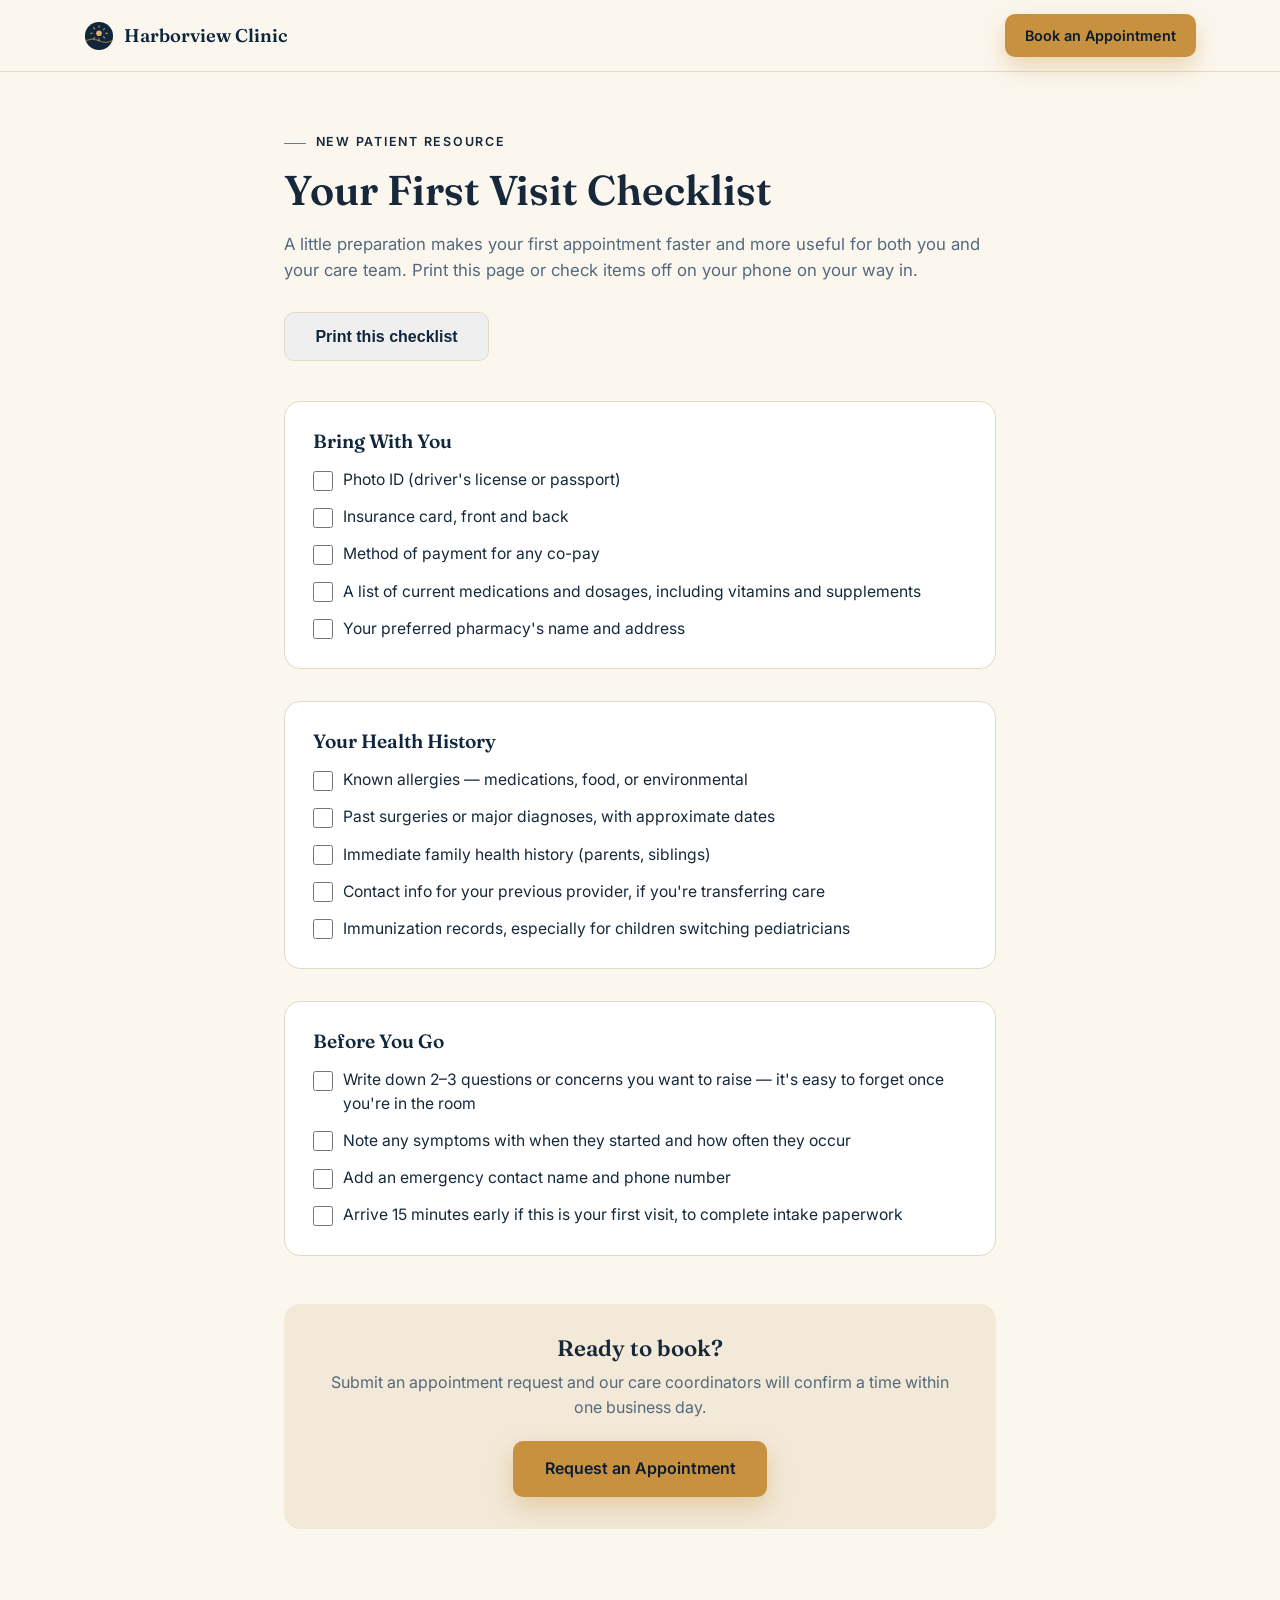
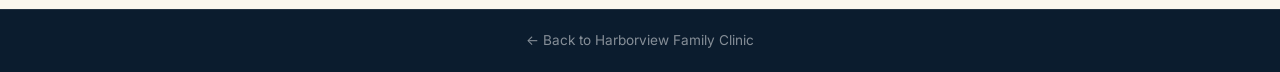
==== new-patient-checklist.html @ 8c6295c9 "Revamp site with harbor-themed navy/brass identity and a lead-magnet checklist Redesigns the visual " ====
<!DOCTYPE html>
<html lang="en">
<head>
  <meta charset="UTF-8">
  <meta name="viewport" content="width=device-width, initial-scale=1.0">
  <title>New Patient Checklist | Harborview Family Clinic</title>
  <meta name="description" content="A free printable checklist to help you prepare for your first visit to Harborview Family Clinic.">
  <meta name="robots" content="noindex">
  <link rel="canonical" href="https://okkyprayitna.github.io/Healthcare/new-patient-checklist.html">
  <link rel="icon" href="favicon.svg" type="image/svg+xml">
  <link rel="preconnect" href="https://fonts.googleapis.com">
  <link rel="preconnect" href="https://fonts.gstatic.com" crossorigin>
  <link href="https://fonts.googleapis.com/css2?family=Inter:wght@400;500;600;700;800&family=Fraunces:ital,wght@0,500;0,600;1,500&display=swap" rel="stylesheet">
  <link rel="stylesheet" href="styles.css">
</head>
<body>

  <header class="site-header no-print">
    <nav class="navbar" aria-label="Primary navigation">
      <a href="index.html#home" class="logo">
        <span class="logo-mark" aria-hidden="true">
          <svg width="30" height="30" viewBox="0 0 32 32" fill="none" xmlns="http://www.w3.org/2000/svg">
            <circle cx="16" cy="16" r="15" fill="#10263d"/>
            <path d="M2 21c4-2 10-2 14 0s10 2 14 0" stroke="#c8913f" stroke-width="1.3" stroke-linecap="round" opacity="0.7"/>
            <circle cx="16" cy="13" r="3" fill="#e0b06e"/>
            <path d="M16 5v2M25 13h-2M16 21v-2M7 13h2M22 8l-1.4 1.4M11.4 17.6 10 19M22 18l-1.4-1.4M11.4 8.4 10 7" stroke="#e0b06e" stroke-width="1.1" stroke-linecap="round" opacity="0.85"/>
          </svg>
        </span>
        Harborview Clinic
      </a>
      <a href="index.html#enquiry" class="btn btn-primary btn-sm">Book an Appointment</a>
    </nav>
  </header>

  <main class="checklist-page">
    <div class="section-inner checklist-inner">
      <p class="eyebrow">New Patient Resource</p>
      <h1 class="checklist-title">Your First Visit Checklist</h1>
      <p class="section-intro checklist-lede">
        A little preparation makes your first appointment faster and more useful for both you and your
        care team. Print this page or check items off on your phone on your way in.
      </p>

      <button type="button" class="btn btn-on-light print-btn no-print" onclick="window.print()">Print this checklist</button>

      <div class="checklist-groups">
        <section class="checklist-group">
          <h2>Bring With You</h2>
          <ul class="checklist-list">
            <li><label><input type="checkbox"> Photo ID (driver's license or passport)</label></li>
            <li><label><input type="checkbox"> Insurance card, front and back</label></li>
            <li><label><input type="checkbox"> Method of payment for any co-pay</label></li>
            <li><label><input type="checkbox"> A list of current medications and dosages, including vitamins and supplements</label></li>
            <li><label><input type="checkbox"> Your preferred pharmacy's name and address</label></li>
          </ul>
        </section>

        <section class="checklist-group">
          <h2>Your Health History</h2>
          <ul class="checklist-list">
            <li><label><input type="checkbox"> Known allergies — medications, food, or environmental</label></li>
            <li><label><input type="checkbox"> Past surgeries or major diagnoses, with approximate dates</label></li>
            <li><label><input type="checkbox"> Immediate family health history (parents, siblings)</label></li>
            <li><label><input type="checkbox"> Contact info for your previous provider, if you're transferring care</label></li>
            <li><label><input type="checkbox"> Immunization records, especially for children switching pediatricians</label></li>
          </ul>
        </section>

        <section class="checklist-group">
          <h2>Before You Go</h2>
          <ul class="checklist-list">
            <li><label><input type="checkbox"> Write down 2–3 questions or concerns you want to raise — it's easy to forget once you're in the room</label></li>
            <li><label><input type="checkbox"> Note any symptoms with when they started and how often they occur</label></li>
            <li><label><input type="checkbox"> Add an emergency contact name and phone number</label></li>
            <li><label><input type="checkbox"> Arrive 15 minutes early if this is your first visit, to complete intake paperwork</label></li>
          </ul>
        </section>
      </div>

      <div class="checklist-cta no-print">
        <h2>Ready to book?</h2>
        <p>Submit an appointment request and our care coordinators will confirm a time within one business day.</p>
        <a href="index.html#enquiry" class="btn btn-primary">Request an Appointment</a>
      </div>
    </div>
  </main>

  <footer class="site-footer no-print">
    <div class="footer-bottom">
      <p><a href="index.html">&larr; Back to Harborview Family Clinic</a></p>
    </div>
  </footer>

</body>
</html>
---- styles.css ----
/* ===================== Variables & Reset ===================== */
:root {
  --color-ink: #10263d;
  --color-ink-2: #1a3a5c;
  --color-ink-deep: #0b1c2e;
  --color-brass: #c8913f;
  --color-brass-dark: #a3721f;
  --color-brass-light: #e0b06e;
  --color-text: #16283a;
  --color-text-muted: #56697c;
  --color-bg: #fbf7ee;
  --color-bg-alt: #f2e9d8;
  --color-card: #ffffff;
  --color-border: #e4d9c2;
  --color-border-dark: rgba(255, 255, 255, 0.16);
  --shadow-card: 0 10px 28px rgba(16, 38, 61, 0.1);
  --radius: 16px;
  --radius-sm: 10px;
  --max-width: 1160px;
  --font-body: 'Inter', -apple-system, BlinkMacSystemFont, 'Segoe UI', Roboto, sans-serif;
  --font-display: 'Fraunces', Georgia, 'Times New Roman', serif;
}

* {
  margin: 0;
  padding: 0;
  box-sizing: border-box;
}

html {
  scroll-behavior: smooth;
}

body {
  font-family: var(--font-body);
  color: var(--color-text);
  background: var(--color-bg);
  line-height: 1.6;
  -webkit-font-smoothing: antialiased;
}

img, svg {
  display: block;
  max-width: 100%;
}

a {
  color: inherit;
  text-decoration: none;
}

ul {
  list-style: none;
}

h1, h2, h3 {
  line-height: 1.15;
  font-weight: 600;
}

h1, h2 {
  font-family: var(--font-display);
}

.section-inner {
  max-width: var(--max-width);
  margin: 0 auto;
  padding: 5.5rem 1.5rem;
}

.eyebrow {
  display: inline-block;
  font-weight: 600;
  letter-spacing: 0.14em;
  text-transform: uppercase;
  font-size: 0.78rem;
  margin-bottom: 0.9rem;
}

.eyebrow::before {
  content: '';
  display: inline-block;
  width: 22px;
  height: 1px;
  margin-right: 0.6rem;
  background: currentColor;
  vertical-align: middle;
  opacity: 0.6;
}

.section-title {
  font-size: clamp(1.9rem, 4vw, 2.6rem);
  text-align: center;
  color: var(--color-ink);
  font-weight: 500;
}

.section-title em {
  font-style: italic;
  color: var(--color-brass-dark);
}

.section-intro {
  text-align: center;
  max-width: 620px;
  margin: 0.9rem auto 0;
  color: var(--color-text-muted);
  font-size: 1.05rem;
}

.section-head {
  text-align: center;
  margin-bottom: 3rem;
}

:focus-visible {
  outline: 3px solid var(--color-brass);
  outline-offset: 2px;
}

/* ===================== Buttons ===================== */
.btn {
  display: inline-block;
  padding: 0.9rem 1.9rem;
  border-radius: var(--radius-sm);
  font-weight: 600;
  font-size: 1rem;
  border: 1.5px solid transparent;
  cursor: pointer;
  transition: transform 0.15s ease, box-shadow 0.15s ease, background 0.15s ease, border-color 0.15s ease;
}

.btn:hover {
  transform: translateY(-2px);
}

.btn-primary {
  background: var(--color-brass);
  color: var(--color-ink-deep);
  box-shadow: 0 10px 24px rgba(200, 145, 63, 0.35);
}

.btn-primary:hover {
  background: var(--color-brass-light);
}

.btn-secondary {
  background: transparent;
  color: #fff;
  border-color: rgba(255, 255, 255, 0.4);
}

.btn-secondary:hover {
  background: rgba(255, 255, 255, 0.1);
  border-color: rgba(255, 255, 255, 0.7);
}

.btn-on-light {
  color: var(--color-ink);
  border-color: var(--color-border);
}

.btn-on-light:hover {
  background: var(--color-bg-alt);
  border-color: var(--color-ink);
}

/* ===================== Fade-in on scroll ===================== */
.fade-in {
  opacity: 0;
  transform: translateY(24px);
  transition: opacity 0.6s ease, transform 0.6s ease;
}

.fade-in.is-visible {
  opacity: 1;
  transform: translateY(0);
}

@media (prefers-reduced-motion: reduce) {
  html {
    scroll-behavior: auto;
  }

  .fade-in {
    opacity: 1;
    transform: none;
    transition: none;
  }

  .btn:hover,
  .service-card:hover,
  .value-card:hover {
    transform: none;
  }

  .beacon-sweep,
  .beacon-ring {
    animation: none !important;
  }
}

/* ===================== Chart-grid texture (ink sections) ===================== */
.chart-grid {
  background-image:
    repeating-linear-gradient(0deg, rgba(255, 255, 255, 0.035) 0, rgba(255, 255, 255, 0.035) 1px, transparent 1px, transparent 64px),
    repeating-linear-gradient(90deg, rgba(255, 255, 255, 0.035) 0, rgba(255, 255, 255, 0.035) 1px, transparent 1px, transparent 64px);
}

/* ===================== Header / Navbar ===================== */
.site-header {
  position: sticky;
  top: 0;
  z-index: 100;
  background: rgba(251, 247, 238, 0.92);
  backdrop-filter: blur(8px);
  border-bottom: 1px solid var(--color-border);
}

.navbar {
  max-width: var(--max-width);
  margin: 0 auto;
  display: flex;
  align-items: center;
  justify-content: space-between;
  padding: 0.9rem 1.5rem;
}

.logo {
  display: flex;
  align-items: center;
  gap: 0.6rem;
  font-weight: 600;
  font-size: 1.15rem;
  font-family: var(--font-display);
  color: var(--color-ink);
}

.logo-mark {
  display: inline-flex;
  flex-shrink: 0;
}

.nav-toggle {
  display: flex;
  flex-direction: column;
  justify-content: center;
  align-items: center;
  gap: 5px;
  width: 44px;
  height: 44px;
  padding: 0 11px;
  background: transparent;
  border: none;
  cursor: pointer;
  z-index: 110;
}

.nav-toggle span {
  display: block;
  height: 2px;
  width: 100%;
  background: var(--color-ink);
  border-radius: 2px;
  transition: transform 0.25s ease, opacity 0.25s ease;
}

.nav-toggle[aria-expanded="true"] span:nth-child(1) {
  transform: translateY(7px) rotate(45deg);
}

.nav-toggle[aria-expanded="true"] span:nth-child(2) {
  opacity: 0;
}

.nav-toggle[aria-expanded="true"] span:nth-child(3) {
  transform: translateY(-7px) rotate(-45deg);
}

.nav-menu {
  display: flex;
  align-items: center;
  gap: 1.75rem;
}

.nav-link {
  font-weight: 500;
  color: var(--color-text);
  padding: 0.4rem 0;
  border-bottom: 2px solid transparent;
  transition: color 0.15s ease, border-color 0.15s ease;
}

.nav-link:hover {
  color: var(--color-brass-dark);
  border-bottom-color: var(--color-brass-dark);
}

.nav-cta {
  background: var(--color-ink);
  color: #fff !important;
  padding: 0.55rem 1.2rem;
  border-radius: var(--radius-sm);
  border-bottom: none !important;
}

.nav-cta:hover {
  background: var(--color-ink-2);
}

@media (max-width: 767px) {
  .nav-toggle {
    display: flex;
  }

  .nav-menu {
    position: fixed;
    top: 68px;
    left: 0;
    right: 0;
    background: var(--color-bg);
    flex-direction: column;
    align-items: stretch;
    gap: 0;
    padding: 0.5rem 1.5rem 1.5rem;
    border-bottom: 1px solid var(--color-border);
    transform: translateY(-12px);
    opacity: 0;
    visibility: hidden;
    transition: opacity 0.2s ease, transform 0.2s ease, visibility 0.2s ease;
  }

  .nav-menu.is-open {
    transform: translateY(0);
    opacity: 1;
    visibility: visible;
  }

  .nav-link {
    display: block;
    padding: 0.75rem 0;
    border-bottom: 1px solid var(--color-border);
  }

  .nav-cta {
    margin-top: 0.75rem;
    text-align: center;
  }
}

@media (min-width: 768px) {
  .nav-toggle {
    display: none;
  }
}

/* ===================== Hero ===================== */
.hero {
  position: relative;
  background: linear-gradient(160deg, var(--color-ink) 0%, var(--color-ink-2) 65%, #204a72 100%);
  color: #fff;
  padding: 4.5rem 1.5rem 7rem;
  overflow: hidden;
}

.hero-inner {
  position: relative;
  z-index: 1;
  max-width: var(--max-width);
  margin: 0 auto;
  display: grid;
  grid-template-columns: 1fr;
  gap: 2.5rem;
  align-items: center;
  text-align: center;
}

.hero-text {
  max-width: 640px;
  margin: 0 auto;
}

.hero-eyebrow {
  color: var(--color-brass-light);
}

.hero-title {
  font-size: clamp(2.2rem, 5.5vw, 3.5rem);
  font-weight: 500;
  margin-bottom: 1.1rem;
  letter-spacing: -0.01em;
}

.hero-title em {
  font-style: italic;
  font-weight: 500;
  color: var(--color-brass-light);
}

.hero-subtitle {
  font-size: 1.1rem;
  color: rgba(255, 255, 255, 0.82);
  max-width: 560px;
  margin: 0 auto 2rem;
}

.hero-actions {
  display: flex;
  flex-wrap: wrap;
  justify-content: center;
  gap: 1rem;
  margin-bottom: 3rem;
}

.trust-strip {
  display: grid;
  grid-template-columns: repeat(2, 1fr);
  gap: 1.5rem 1rem;
  border-top: 1px solid rgba(255, 255, 255, 0.16);
  padding-top: 2rem;
  max-width: 560px;
  margin: 0 auto;
}

.trust-strip li {
  display: flex;
  flex-direction: column;
  gap: 0.2rem;
}

.trust-number {
  font-family: var(--font-display);
  font-size: 1.6rem;
  font-weight: 600;
  color: var(--color-brass-light);
}

.trust-label {
  font-size: 0.85rem;
  color: rgba(255, 255, 255, 0.72);
}

@media (min-width: 640px) {
  .trust-strip {
    grid-template-columns: repeat(4, 1fr);
    max-width: none;
  }
}

/* --- Hero beacon signature graphic --- */
.hero-beacon {
  position: relative;
  width: 220px;
  height: 220px;
  margin: 0 auto;
}

.beacon-sweep {
  position: absolute;
  inset: 0;
  border-radius: 50%;
  background: conic-gradient(from 0deg, rgba(224, 176, 110, 0) 0deg, rgba(224, 176, 110, 0.4) 30deg, rgba(224, 176, 110, 0) 80deg, rgba(224, 176, 110, 0) 360deg);
  animation: beacon-rotate 7s linear infinite;
}

.beacon-horizon {
  position: absolute;
  left: -60px;
  right: -60px;
  top: 50%;
  height: 1px;
  background: linear-gradient(90deg, transparent, rgba(255, 255, 255, 0.4), transparent);
}

.beacon-dot {
  position: absolute;
  top: 50%;
  left: 50%;
  width: 12px;
  height: 12px;
  border-radius: 50%;
  background: var(--color-brass-light);
  transform: translate(-50%, -50%);
  box-shadow: 0 0 18px 4px rgba(224, 176, 110, 0.6);
}

.beacon-ring {
  position: absolute;
  top: 50%;
  left: 50%;
  width: 12px;
  height: 12px;
  border: 1px solid rgba(224, 176, 110, 0.55);
  border-radius: 50%;
  transform: translate(-50%, -50%) scale(1);
  animation: beacon-pulse 3.5s ease-out infinite;
}

.beacon-ring-2 {
  animation-delay: 1.75s;
}

@keyframes beacon-rotate {
  to { transform: rotate(360deg); }
}

@keyframes beacon-pulse {
  0% { transform: translate(-50%, -50%) scale(1); opacity: 0.9; }
  100% { transform: translate(-50%, -50%) scale(9); opacity: 0; }
}

.hero-wave {
  position: absolute;
  bottom: -1px;
  left: 0;
  width: 100%;
  height: 44px;
  display: block;
  z-index: 1;
}

@media (min-width: 640px) {
  .hero-wave {
    height: 64px;
  }
}

@media (min-width: 992px) {
  .hero-inner {
    grid-template-columns: 1.1fr 0.9fr;
    text-align: left;
  }

  .hero-text {
    margin: 0;
  }

  .hero-subtitle {
    margin: 0 0 2rem;
  }

  .hero-actions {
    justify-content: flex-start;
  }

  .trust-strip {
    margin: 0;
  }

  .hero-beacon {
    width: 280px;
    height: 280px;
  }
}

/* ===================== Why Choose Us ===================== */
.why-us {
  background: var(--color-bg-alt);
}

.value-grid {
  display: grid;
  grid-template-columns: 1fr;
  gap: 1.5rem;
}

.value-card {
  background: var(--color-card);
  border: 1px solid var(--color-border);
  border-radius: var(--radius);
  padding: 1.75rem;
  transition: transform 0.2s ease, box-shadow 0.2s ease;
}

.value-card:hover {
  transform: translateY(-4px);
  box-shadow: var(--shadow-card);
}

.value-icon {
  display: inline-flex;
  align-items: center;
  justify-content: center;
  width: 46px;
  height: 46px;
  border-radius: 50%;
  border: 1.5px solid var(--color-brass);
  color: var(--color-brass-dark);
  margin-bottom: 1rem;
}

.value-icon svg {
  width: 22px;
  height: 22px;
}

.value-card h3 {
  font-size: 1.05rem;
  color: var(--color-ink);
  margin-bottom: 0.4rem;
}

.value-card p {
  color: var(--color-text-muted);
  font-size: 0.95rem;
}

@media (min-width: 640px) {
  .value-grid {
    grid-template-columns: repeat(2, 1fr);
  }
}

@media (min-width: 992px) {
  .value-grid {
    grid-template-columns: repeat(4, 1fr);
  }
}

/* ===================== Services ===================== */
.services {
  background: var(--color-bg);
}

.services-grid {
  display: grid;
  grid-template-columns: 1fr;
  gap: 1.5rem;
}

.service-card {
  background: var(--color-card);
  border: 1px solid var(--color-border);
  border-radius: var(--radius);
  overflow: hidden;
  text-align: center;
  transition: transform 0.2s ease, box-shadow 0.2s ease;
}

.service-card:hover {
  transform: translateY(-4px);
  box-shadow: var(--shadow-card);
}

.service-photo {
  width: 100%;
  height: 160px;
  object-fit: cover;
}

.service-body {
  padding: 1.5rem 1.5rem 2rem;
}

.service-icon {
  display: inline-flex;
  align-items: center;
  justify-content: center;
  width: 52px;
  height: 52px;
  border-radius: 50%;
  border: 1.5px solid var(--color-brass);
  color: var(--color-brass-dark);
  margin-bottom: 0.9rem;
}

.service-icon svg {
  width: 26px;
  height: 26px;
}

.service-card h3 {
  margin-bottom: 0.5rem;
  color: var(--color-ink);
  font-weight: 600;
}

.service-card p {
  color: var(--color-text-muted);
  font-size: 0.95rem;
}

@media (min-width: 640px) {
  .services-grid {
    grid-template-columns: repeat(2, 1fr);
  }
}

@media (min-width: 992px) {
  .services-grid {
    grid-template-columns: repeat(4, 1fr);
  }
}

/* ===================== Testimonials ===================== */
.testimonials {
  background: var(--color-bg-alt);
}

.rating-badge {
  display: flex;
  align-items: center;
  justify-content: center;
  gap: 0.5rem;
  margin-top: 1rem;
  color: var(--color-text-muted);
  font-size: 0.95rem;
}

.rating-badge .stars {
  font-size: 1rem;
}

.testimonials-grid {
  display: grid;
  grid-template-columns: 1fr;
  gap: 1.5rem;
  margin-top: 3rem;
}

.testimonial-card {
  background: var(--color-card);
  border: 1px solid var(--color-border);
  border-radius: var(--radius);
  padding: 1.75rem;
  box-shadow: var(--shadow-card);
}

.testimonial-header {
  display: flex;
  align-items: center;
  gap: 0.9rem;
  margin-bottom: 1rem;
}

.avatar {
  flex-shrink: 0;
  width: 48px;
  height: 48px;
  border-radius: 50%;
  color: #fff;
  font-weight: 700;
  font-size: 0.95rem;
  display: flex;
  align-items: center;
  justify-content: center;
  font-family: var(--font-display);
}

.testimonial-name {
  font-size: 1rem;
  margin-bottom: 0.15rem;
  font-weight: 600;
}

.stars {
  color: var(--color-brass-dark);
  font-size: 0.9rem;
  letter-spacing: 1px;
}

.testimonial-quote {
  color: var(--color-text-muted);
  font-size: 0.97rem;
}

@media (min-width: 640px) {
  .testimonials-grid {
    grid-template-columns: repeat(2, 1fr);
  }
}

@media (min-width: 992px) {
  .testimonials-grid {
    grid-template-columns: repeat(4, 1fr);
  }
}

/* ===================== Enquiry Form ===================== */
.enquiry {
  position: relative;
  background: linear-gradient(160deg, var(--color-ink-deep) 0%, var(--color-ink) 100%);
  color: #fff;
}

.enquiry-inner {
  position: relative;
  z-index: 1;
  display: grid;
  grid-template-columns: 1fr;
  gap: 2.5rem;
}

.enquiry-copy .eyebrow {
  color: var(--color-brass-light);
}

.enquiry-copy .section-title,
.enquiry-copy .section-intro {
  text-align: left;
  margin-left: 0;
  color: #fff;
}

.enquiry-copy .section-intro {
  color: rgba(255, 255, 255, 0.78);
}

.enquiry-photo {
  width: 100%;
  height: 220px;
  object-fit: cover;
  border-radius: var(--radius);
  margin-bottom: 1.5rem;
}

@media (min-width: 992px) {
  .enquiry-photo {
    height: 320px;
  }
}

.enquiry-copy a {
  color: var(--color-brass-light);
  font-weight: 600;
  text-decoration: underline;
}

.enquiry-bonus {
  margin-top: 1rem;
  font-size: 0.95rem;
}

.enquiry-form {
  background: var(--color-bg);
  border-radius: var(--radius);
  padding: 2rem;
  display: grid;
  grid-template-columns: 1fr;
  gap: 1.25rem;
  color: var(--color-text);
  box-shadow: 0 24px 60px rgba(0, 0, 0, 0.25);
}

.form-group {
  display: flex;
  flex-direction: column;
  gap: 0.4rem;
}

.form-group label {
  font-weight: 600;
  font-size: 0.9rem;
}

.required {
  color: var(--color-brass-dark);
}

.form-group input,
.form-group textarea {
  font: inherit;
  padding: 0.7rem 0.9rem;
  border: 1.5px solid var(--color-border);
  border-radius: var(--radius-sm);
  background: #fff;
  color: var(--color-text);
  transition: border-color 0.15s ease, box-shadow 0.15s ease;
}

.form-group input:focus,
.form-group textarea:focus {
  border-color: var(--color-brass);
  box-shadow: 0 0 0 3px rgba(200, 145, 63, 0.18);
  outline: none;
}

.form-group input[aria-invalid="true"],
.form-group textarea[aria-invalid="true"] {
  border-color: #c1493f;
}

.error {
  color: #c1493f;
  font-size: 0.85rem;
  min-height: 1.1em;
}

.form-success {
  background: #e7f2ea;
  border: 1px solid #b7dcc2;
  color: #256b3e;
  padding: 0.9rem 1.1rem;
  border-radius: var(--radius-sm);
  font-weight: 500;
}

.form-success a {
  display: inline-block;
  margin-top: 0.5rem;
  color: #256b3e;
  font-weight: 700;
  text-decoration: underline;
}

.form-submit {
  justify-self: start;
  margin-top: 0.5rem;
}

@media (min-width: 992px) {
  .enquiry-inner {
    grid-template-columns: 1fr 1.2fr;
    align-items: start;
  }

  .form-group-full {
    grid-column: 1 / -1;
  }
}

/* ===================== Footer ===================== */
.site-footer {
  background: var(--color-ink-deep);
  color: rgba(255, 255, 255, 0.85);
}

.footer-inner {
  max-width: var(--max-width);
  margin: 0 auto;
  padding: 3.5rem 1.5rem 2rem;
  display: grid;
  grid-template-columns: 1fr;
  gap: 2.5rem;
}

.footer-brand h2 {
  margin-bottom: 0.5rem;
  font-weight: 500;
}

.footer-brand p {
  color: rgba(255, 255, 255, 0.65);
  margin-bottom: 1.25rem;
}

.social-links {
  display: flex;
  gap: 0.75rem;
}

.social-links a {
  display: inline-flex;
  align-items: center;
  justify-content: center;
  width: 38px;
  height: 38px;
  border-radius: 50%;
  background: rgba(255, 255, 255, 0.08);
  transition: background 0.15s ease;
}

.social-links a:hover {
  background: var(--color-brass);
  color: var(--color-ink-deep);
}

.footer-links h3,
.footer-contact h3 {
  font-size: 1rem;
  margin-bottom: 1rem;
  color: #fff;
  font-family: var(--font-display);
  font-weight: 500;
}

.footer-links ul {
  display: flex;
  flex-direction: column;
  gap: 0.6rem;
}

.footer-links a:hover,
.footer-contact a:hover {
  color: var(--color-brass-light);
  text-decoration: underline;
}

.footer-contact p {
  color: rgba(255, 255, 255, 0.65);
  margin-bottom: 0.6rem;
  font-style: normal;
}

.footer-bottom {
  border-top: 1px solid rgba(255, 255, 255, 0.1);
  text-align: center;
  padding: 1.25rem 1.5rem;
  font-size: 0.85rem;
  color: rgba(255, 255, 255, 0.5);
}

@media (min-width: 640px) {
  .footer-inner {
    grid-template-columns: 1.4fr 1fr 1fr;
  }
}

/* ===================== New Patient Checklist ===================== */
.btn-sm {
  padding: 0.55rem 1.2rem;
  font-size: 0.9rem;
}

.checklist-page {
  background: var(--color-bg);
  min-height: 100vh;
}

.checklist-inner {
  max-width: 760px;
  padding: 3.5rem 1.5rem 5rem;
}

.checklist-title {
  font-size: clamp(1.9rem, 4.5vw, 2.6rem);
  margin-bottom: 1rem;
}

.checklist-lede {
  text-align: left;
  margin: 0 0 1.75rem;
  max-width: none;
}

.print-btn {
  margin-bottom: 2.5rem;
}

.checklist-groups {
  display: grid;
  gap: 2rem;
}

.checklist-group {
  background: var(--color-card);
  border: 1px solid var(--color-border);
  border-radius: var(--radius);
  padding: 1.75rem;
}

.checklist-group h2 {
  font-family: var(--font-display);
  font-size: 1.2rem;
  font-weight: 600;
  color: var(--color-ink);
  margin-bottom: 1rem;
}

.checklist-list {
  display: grid;
  gap: 0.85rem;
}

.checklist-list label {
  display: flex;
  align-items: flex-start;
  gap: 0.65rem;
  color: var(--color-text);
  font-size: 0.98rem;
  line-height: 1.5;
  cursor: pointer;
}

.checklist-list input[type="checkbox"] {
  flex-shrink: 0;
  width: 20px;
  height: 20px;
  margin-top: 0.15rem;
  accent-color: var(--color-brass-dark);
  cursor: pointer;
}

.checklist-cta {
  margin-top: 3rem;
  padding: 2rem;
  background: var(--color-bg-alt);
  border-radius: var(--radius);
  text-align: center;
}

.checklist-cta h2 {
  font-family: var(--font-display);
  font-size: 1.4rem;
  margin-bottom: 0.5rem;
}

.checklist-cta p {
  color: var(--color-text-muted);
  margin-bottom: 1.25rem;
}

@media print {
  .no-print {
    display: none !important;
  }

  .checklist-page {
    min-height: 0;
  }

  .checklist-group {
    border: 1px solid #ccc;
    box-shadow: none;
    break-inside: avoid;
  }
}
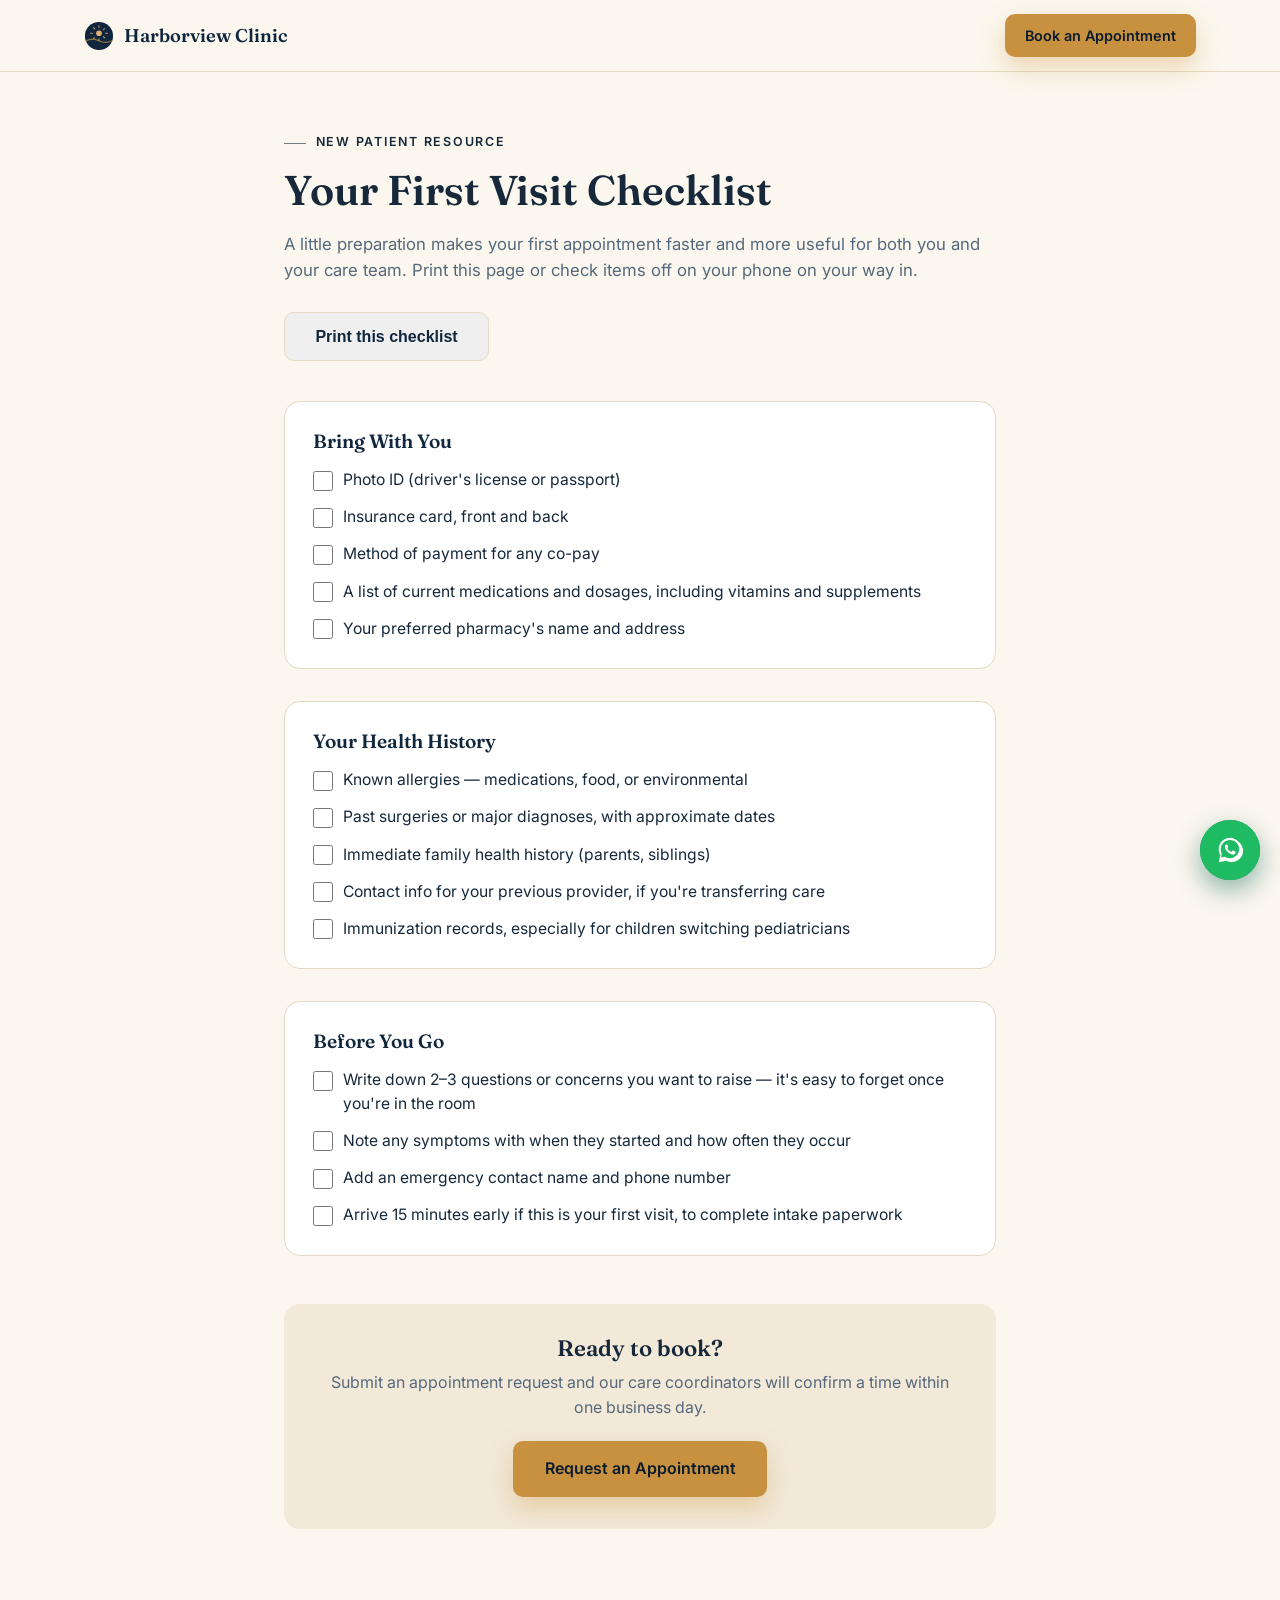
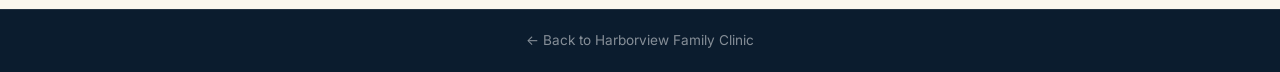
==== commit f046b590: "Wire enquiry form to Formspree, add post-submit celebration and WhatsApp widget Replace the console." ====
--- a/new-patient-checklist.html
+++ b/new-patient-checklist.html
@@ -91,5 +91,41 @@
     </div>
   </footer>
 
+  <!-- ===================== WhatsApp Chat Widget ===================== -->
+  <div class="wa-widget no-print" id="waWidget">
+    <button type="button" class="wa-button" id="waButton" aria-haspopup="dialog" aria-expanded="false" aria-controls="waPanel" aria-label="Chat with us on WhatsApp">
+      <span class="wa-button-ring" aria-hidden="true"></span>
+      <span class="wa-button-ring wa-button-ring-2" aria-hidden="true"></span>
+      <svg viewBox="0 0 32 32" width="30" height="30" fill="#fff" aria-hidden="true"><path d="M16 3C9.4 3 4 8.4 4 15c0 2.3.6 4.4 1.7 6.3L4 29l7.9-1.6c1.8.9 3.9 1.4 6.1 1.4 6.6 0 12-5.4 12-12S22.6 3 16 3zm0 21.8c-1.9 0-3.7-.5-5.3-1.4l-.4-.2-3.9.8.8-3.8-.2-.4A9.7 9.7 0 0 1 6.2 15c0-5.4 4.4-9.8 9.8-9.8s9.8 4.4 9.8 9.8-4.4 9.8-9.8 9.8zm5.4-7.3c-.3-.1-1.7-.9-2-1-.3-.1-.5-.1-.7.1-.2.3-.8 1-.9 1.1-.2.2-.3.2-.6.1-.3-.1-1.2-.4-2.3-1.4-.9-.8-1.4-1.7-1.6-2-.2-.3 0-.5.1-.6.1-.1.3-.3.4-.5.1-.2.2-.3.3-.5.1-.2 0-.4 0-.5C13.9 12.1 13.4 11 13.2 10.5c-.2-.5-.4-.4-.6-.4h-.5c-.2 0-.5.1-.7.3-.2.3-.9 1-.9 2.4s1 2.8 1.1 3c.1.2 2 3 4.8 4.3.7.3 1.2.5 1.6.6.7.2 1.3.2 1.8.1.5-.1 1.7-.7 1.9-1.4.2-.7.2-1.2.2-1.4-.1-.1-.3-.2-.5-.3z"/></svg>
+    </button>
+
+    <div class="wa-panel" id="waPanel" role="dialog" aria-labelledby="waPanelTitle" hidden>
+      <div class="wa-panel-header">
+        <span class="wa-panel-avatar" aria-hidden="true">
+          <svg viewBox="0 0 32 32" width="20" height="20" fill="#fff"><path d="M16 3C9.4 3 4 8.4 4 15c0 2.3.6 4.4 1.7 6.3L4 29l7.9-1.6c1.8.9 3.9 1.4 6.1 1.4 6.6 0 12-5.4 12-12S22.6 3 16 3z"/></svg>
+        </span>
+        <div>
+          <p class="wa-panel-title" id="waPanelTitle">Harborview Clinic</p>
+          <p class="wa-panel-status"><span class="wa-status-dot" aria-hidden="true"></span>We usually reply within a few hours</p>
+        </div>
+        <button type="button" class="wa-panel-close" id="waPanelClose" aria-label="Close chat">&times;</button>
+      </div>
+
+      <p class="wa-panel-greeting">Hi there 👋 How can we help? Pick a question below or start a chat.</p>
+
+      <div class="wa-quick-queries">
+        <a class="wa-quick-btn" target="_blank" rel="noopener noreferrer" href="https://wa.me/6582010294?text=Hi%20Harborview%20Clinic%2C%20I%27d%20like%20to%20book%20an%20appointment." aria-label="I'd like to book an appointment (opens WhatsApp in a new tab)">I'd like to book an appointment</a>
+        <a class="wa-quick-btn" target="_blank" rel="noopener noreferrer" href="https://wa.me/6582010294?text=Hi%20Harborview%20Clinic%2C%20what%20are%20your%20opening%20hours%3F" aria-label="What are your opening hours? (opens WhatsApp in a new tab)">What are your opening hours?</a>
+        <a class="wa-quick-btn" target="_blank" rel="noopener noreferrer" href="https://wa.me/6582010294?text=Hi%20Harborview%20Clinic%2C%20do%20you%20accept%20my%20insurance%3F" aria-label="Do you accept my insurance? (opens WhatsApp in a new tab)">Do you accept my insurance?</a>
+        <a class="wa-quick-btn" target="_blank" rel="noopener noreferrer" href="https://wa.me/6582010294?text=Hi%20Harborview%20Clinic%2C%20I%20have%20a%20general%20question." aria-label="I have a general question (opens WhatsApp in a new tab)">I have a general question</a>
+      </div>
+
+      <a class="btn btn-primary wa-start-chat" target="_blank" rel="noopener noreferrer" href="https://wa.me/6582010294?text=Hi%20Harborview%20Clinic%2C%20I%27d%20like%20to%20get%20in%20touch." aria-label="Start a chat (opens WhatsApp in a new tab)">
+        Start a Chat
+      </a>
+    </div>
+  </div>
+
+  <script src="script.js" defer></script>
 </body>
 </html>
--- a/styles.css
+++ b/styles.css
@@ -19,6 +19,9 @@
   --max-width: 1160px;
   --font-body: 'Inter', -apple-system, BlinkMacSystemFont, 'Segoe UI', Roboto, sans-serif;
   --font-display: 'Fraunces', Georgia, 'Times New Roman', serif;
+  --color-whatsapp: #075e54;
+  --color-whatsapp-dark: #054840;
+  --color-whatsapp-accent: #25d366;
 }
 
 * {
@@ -197,6 +200,16 @@
   .beacon-sweep,
   .beacon-ring {
     animation: none !important;
+  }
+
+  .wa-button-ring,
+  .wa-panel:not([hidden]) {
+    animation: none !important;
+  }
+
+  .balloon {
+    animation: none !important;
+    display: none;
   }
 }
 
@@ -903,6 +916,59 @@
   text-decoration: underline;
 }
 
+.form-error {
+  background: #fbe9e7;
+  border: 1px solid #f0b8ae;
+  color: #9a3324;
+  padding: 0.9rem 1.1rem;
+  border-radius: var(--radius-sm);
+  font-weight: 500;
+}
+
+/* ===================== Post-submit balloon effect ===================== */
+.balloon-container {
+  position: fixed;
+  inset: 0;
+  overflow: hidden;
+  pointer-events: none;
+  z-index: 200;
+}
+
+.balloon {
+  position: absolute;
+  bottom: -140px;
+  width: 46px;
+  height: 58px;
+  border-radius: 50% 50% 50% 50% / 60% 60% 40% 40%;
+  opacity: 0.95;
+  animation: balloon-rise 4.5s ease-in forwards;
+}
+
+.balloon::after {
+  content: '';
+  position: absolute;
+  left: 50%;
+  bottom: -22px;
+  width: 1px;
+  height: 22px;
+  background: rgba(16, 38, 61, 0.35);
+  transform: translateX(-50%);
+}
+
+@keyframes balloon-rise {
+  0% {
+    transform: translateY(0) translateX(0) rotate(0deg);
+    opacity: 0.95;
+  }
+  75% {
+    opacity: 0.9;
+  }
+  100% {
+    transform: translateY(-115vh) translateX(var(--drift, 30px)) rotate(8deg);
+    opacity: 0;
+  }
+}
+
 .form-submit {
   justify-self: start;
   margin-top: 0.5rem;
@@ -1115,3 +1181,197 @@
     break-inside: avoid;
   }
 }
+
+/* ===================== WhatsApp chat widget ===================== */
+.wa-widget {
+  position: fixed;
+  right: 1.25rem;
+  bottom: 1.25rem;
+  z-index: 200;
+  display: flex;
+  flex-direction: column-reverse;
+  align-items: flex-end;
+  gap: 0.9rem;
+}
+
+.wa-widget.is-nav-open {
+  display: none;
+}
+
+.wa-button {
+  position: relative;
+  width: 60px;
+  height: 60px;
+  border-radius: 50%;
+  border: none;
+  background: var(--color-whatsapp);
+  display: flex;
+  align-items: center;
+  justify-content: center;
+  cursor: pointer;
+  box-shadow: 0 10px 26px rgba(7, 94, 84, 0.45);
+  transition: transform 0.15s ease;
+  flex-shrink: 0;
+}
+
+.wa-button:hover {
+  transform: scale(1.06);
+}
+
+.wa-button svg {
+  position: relative;
+  z-index: 1;
+}
+
+.wa-button-ring {
+  position: absolute;
+  inset: 0;
+  border-radius: 50%;
+  background: rgba(37, 211, 102, 0.55);
+  animation: wa-pulse 2.4s ease-out infinite;
+}
+
+.wa-button-ring-2 {
+  animation-delay: 1.2s;
+}
+
+@keyframes wa-pulse {
+  0% { transform: scale(1); opacity: 0.55; }
+  100% { transform: scale(1.9); opacity: 0; }
+}
+
+.wa-panel {
+  width: min(320px, calc(100vw - 2.5rem));
+  background: var(--color-card);
+  border-radius: var(--radius);
+  box-shadow: 0 24px 60px rgba(0, 0, 0, 0.28);
+  overflow: hidden;
+  transform-origin: bottom right;
+}
+
+.wa-panel:not([hidden]) {
+  animation: wa-pop-in 0.18s ease;
+}
+
+@keyframes wa-pop-in {
+  from { opacity: 0; transform: scale(0.92) translateY(8px); }
+  to { opacity: 1; transform: scale(1) translateY(0); }
+}
+
+.wa-panel-header {
+  position: relative;
+  background: var(--color-ink);
+  color: #fff;
+  padding: 1rem 2.4rem 1rem 1.1rem;
+  display: flex;
+  align-items: center;
+  gap: 0.7rem;
+}
+
+.wa-panel-avatar {
+  flex-shrink: 0;
+  width: 34px;
+  height: 34px;
+  border-radius: 50%;
+  background: var(--color-whatsapp);
+  display: flex;
+  align-items: center;
+  justify-content: center;
+}
+
+.wa-panel-title {
+  font-family: var(--font-display);
+  font-weight: 600;
+  font-size: 0.95rem;
+}
+
+.wa-panel-status {
+  display: flex;
+  align-items: center;
+  gap: 0.4rem;
+  font-size: 0.75rem;
+  color: rgba(255, 255, 255, 0.72);
+}
+
+.wa-status-dot {
+  width: 7px;
+  height: 7px;
+  border-radius: 50%;
+  background: var(--color-whatsapp-accent);
+  display: inline-block;
+}
+
+.wa-panel-close {
+  position: absolute;
+  top: 0.4rem;
+  right: 0.5rem;
+  width: 32px;
+  height: 32px;
+  border: none;
+  background: transparent;
+  color: rgba(255, 255, 255, 0.75);
+  font-size: 1.5rem;
+  line-height: 1;
+  cursor: pointer;
+  border-radius: 50%;
+  transition: background 0.15s ease, color 0.15s ease;
+}
+
+.wa-panel-close:hover {
+  background: rgba(255, 255, 255, 0.12);
+  color: #fff;
+}
+
+.wa-panel-greeting {
+  padding: 1rem 1.1rem 0;
+  font-size: 0.9rem;
+  color: var(--color-text-muted);
+}
+
+.wa-quick-queries {
+  display: flex;
+  flex-direction: column;
+  gap: 0.55rem;
+  padding: 0.9rem 1.1rem;
+}
+
+.wa-quick-btn {
+  display: block;
+  padding: 0.6rem 0.85rem;
+  border: 1.5px solid var(--color-border);
+  border-radius: var(--radius-sm);
+  font-size: 0.87rem;
+  color: var(--color-text);
+  background: var(--color-bg);
+  transition: border-color 0.15s ease, background 0.15s ease;
+}
+
+.wa-quick-btn:hover {
+  border-color: var(--color-whatsapp-accent);
+  background: #f0fbf4;
+}
+
+.wa-start-chat {
+  display: block;
+  text-align: center;
+  margin: 0 1.1rem 1.1rem;
+  background: var(--color-whatsapp);
+  color: #fff;
+  box-shadow: 0 8px 20px rgba(7, 94, 84, 0.35);
+}
+
+.wa-start-chat:hover {
+  background: var(--color-whatsapp-dark);
+}
+
+@media (max-width: 480px) {
+  .wa-widget {
+    right: 1rem;
+    bottom: 1rem;
+  }
+
+  .wa-button {
+    width: 54px;
+    height: 54px;
+  }
+}
